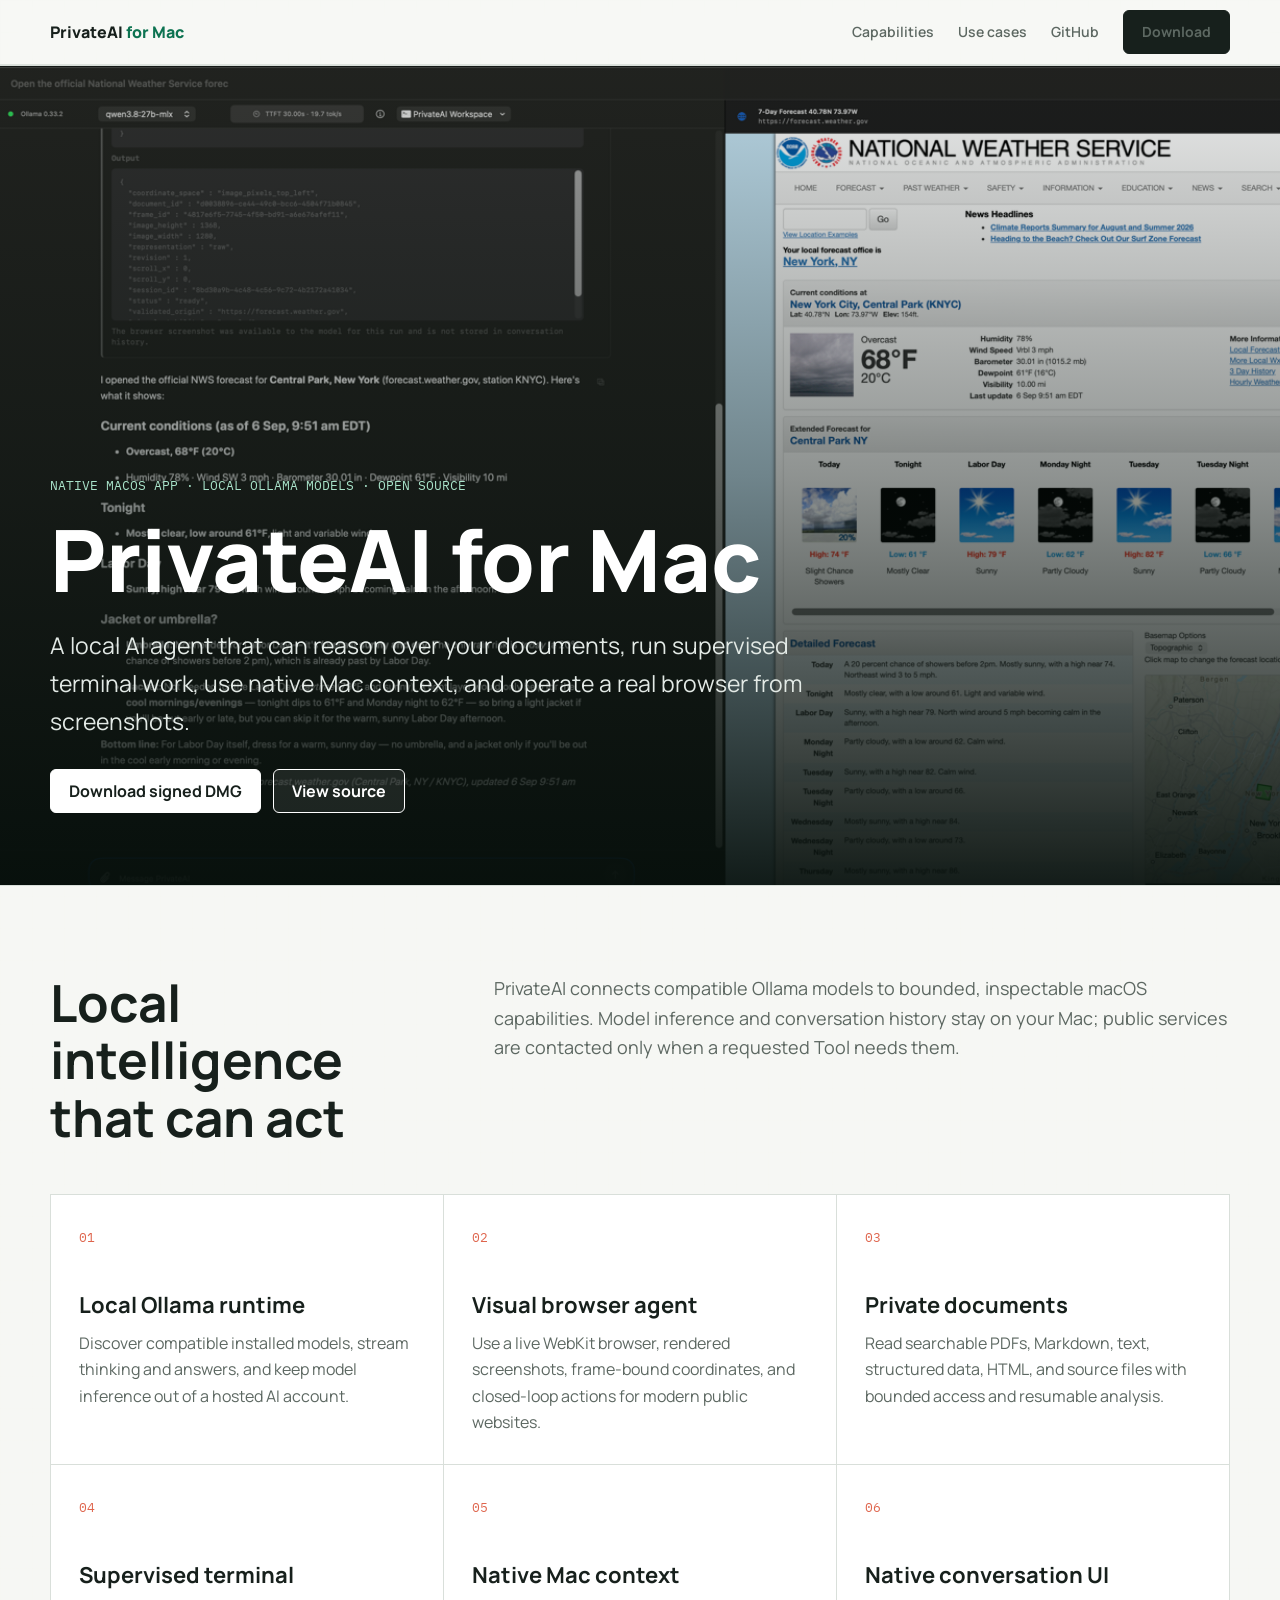
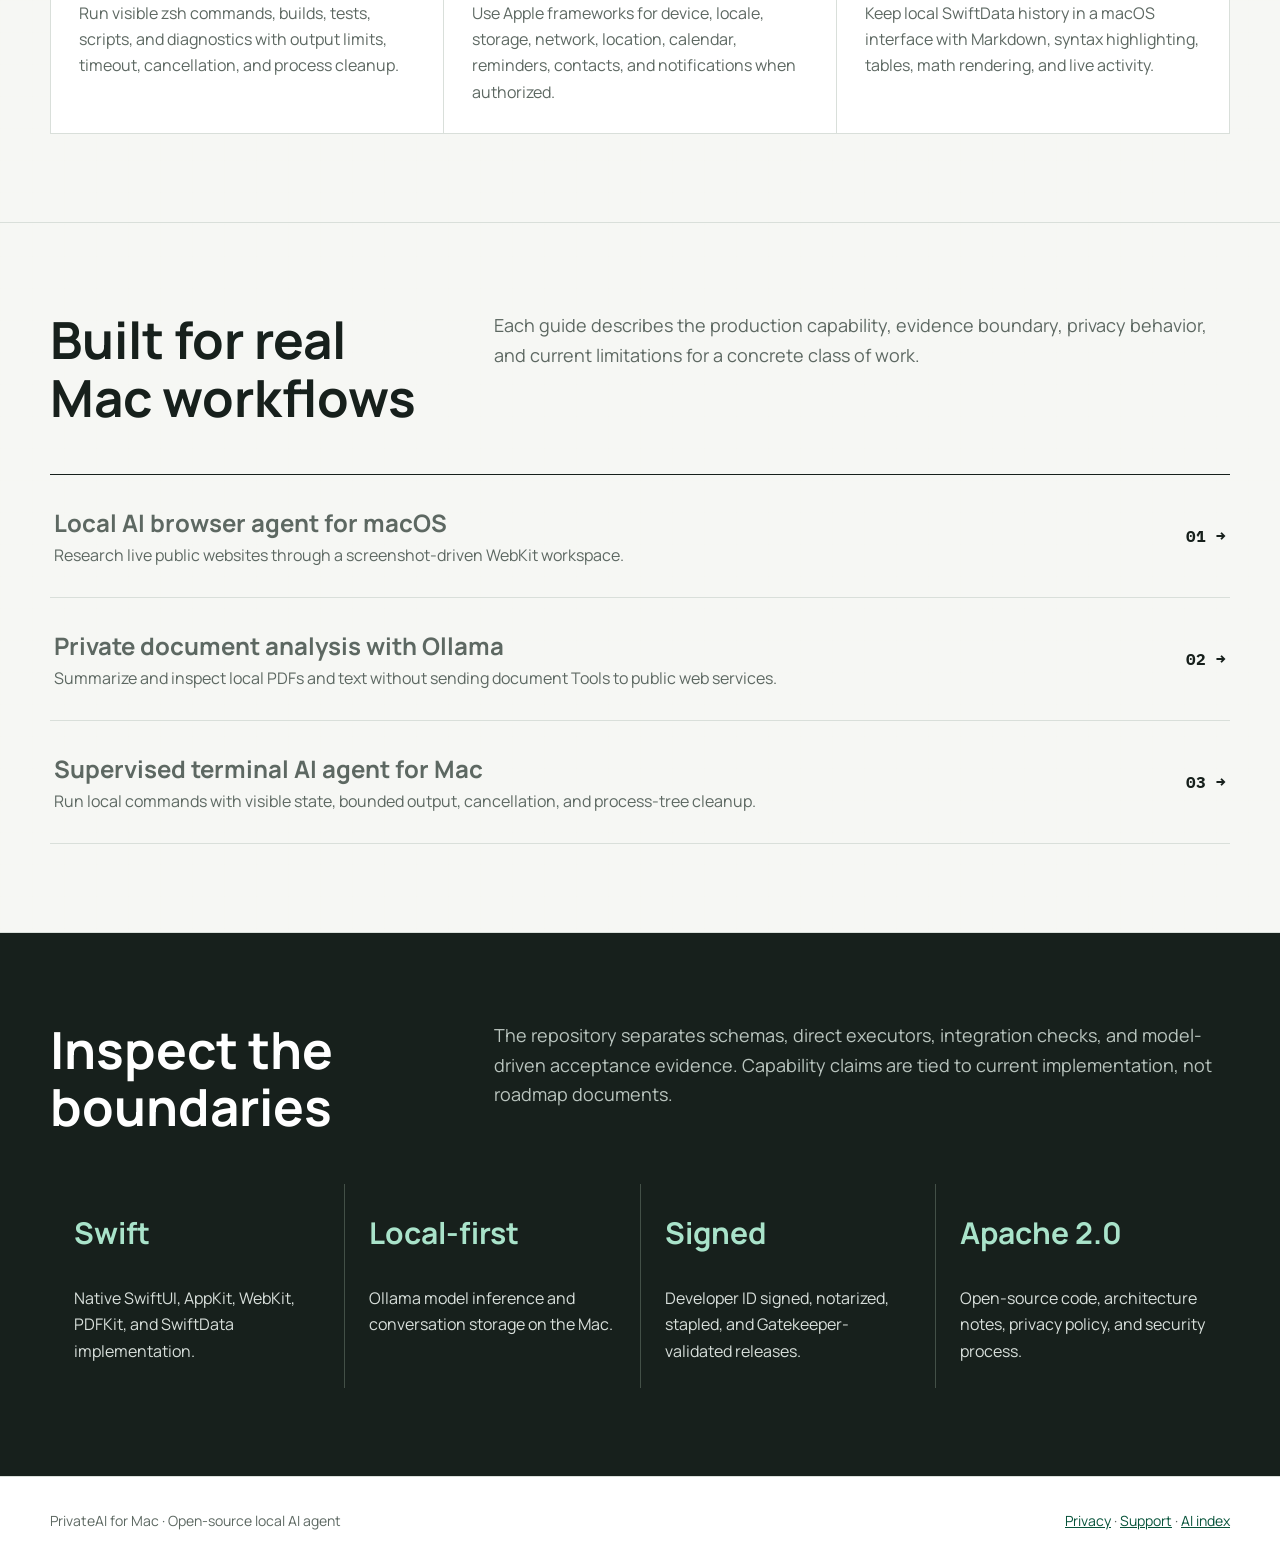
==== docs/index.html @ 4d331cf4 "docs: launch PrivateAI for Mac site [skip ci]" ====
<!doctype html>
<html lang="en">
<head>
  <meta charset="utf-8">
  <meta name="viewport" content="width=device-width, initial-scale=1">
  <title>PrivateAI for Mac — Local AI Agent powered by Ollama</title>
  <meta name="description" content="PrivateAI for Mac is an open-source native macOS AI agent for local Ollama models, private document analysis, supervised terminal work, and visual browser computer use.">
  <meta name="keywords" content="PrivateAI for Mac, local AI agent, macOS AI assistant, Ollama Mac app, on-device AI, private AI, local LLM, browser computer use, document analysis">
  <link rel="canonical" href="https://jacobjiangwei.github.io/PrivateAI-for-Mac/">
  <link rel="stylesheet" href="styles.css">
  <meta property="og:type" content="website">
  <meta property="og:title" content="PrivateAI for Mac — Local AI Agent powered by Ollama">
  <meta property="og:description" content="A native macOS agent for local Ollama models, documents, supervised terminal work, native Mac context, and visual browser tasks.">
  <meta property="og:url" content="https://jacobjiangwei.github.io/PrivateAI-for-Mac/">
  <meta property="og:image" content="https://jacobjiangwei.github.io/PrivateAI-for-Mac/images/privateai-browser-workspace.png">
  <meta name="twitter:card" content="summary_large_image">
  <script type="application/ld+json">
  {
    "@context": "https://schema.org",
    "@type": "SoftwareApplication",
    "name": "PrivateAI for Mac",
    "alternateName": "PrivateAI",
    "applicationCategory": "UtilitiesApplication",
    "operatingSystem": "macOS",
    "description": "Open-source native macOS AI agent for local Ollama models, private document analysis, supervised terminal work, native Mac context, and screenshot-driven browser computer use.",
    "url": "https://jacobjiangwei.github.io/PrivateAI-for-Mac/",
    "downloadUrl": "https://github.com/jacobjiangwei/PrivateAI-for-Mac/releases/latest",
    "softwareHelp": "https://github.com/jacobjiangwei/PrivateAI-for-Mac/blob/main/docs/support.md",
    "license": "https://www.apache.org/licenses/LICENSE-2.0",
    "codeRepository": "https://github.com/jacobjiangwei/PrivateAI-for-Mac",
    "image": "https://jacobjiangwei.github.io/PrivateAI-for-Mac/images/privateai-browser-workspace.png",
    "offers": {"@type": "Offer", "price": "0", "priceCurrency": "USD"}
  }
  </script>
</head>
<body>
  <header class="site-header">
    <nav class="nav" aria-label="Primary navigation">
      <a class="brand" href="./">PrivateAI <span>for Mac</span></a>
      <div class="nav-links">
        <a href="#capabilities">Capabilities</a>
        <a href="#use-cases">Use cases</a>
        <a href="https://github.com/jacobjiangwei/PrivateAI-for-Mac">GitHub</a>
        <a class="button" href="https://github.com/jacobjiangwei/PrivateAI-for-Mac/releases/latest">Download</a>
      </div>
    </nav>
  </header>

  <main>
    <section class="hero" aria-labelledby="hero-title">
      <img class="hero-image" src="images/privateai-browser-workspace.png" alt="PrivateAI for Mac answering a Central Park weather question using the National Weather Service website">
      <div class="hero-content">
        <p class="eyebrow">Native macOS app · Local Ollama models · Open source</p>
        <h1 id="hero-title">PrivateAI for Mac</h1>
        <p class="hero-copy">A local AI agent that can reason over your documents, run supervised terminal work, use native Mac context, and operate a real browser from screenshots.</p>
        <div class="actions">
          <a class="button" href="https://github.com/jacobjiangwei/PrivateAI-for-Mac/releases/latest">Download signed DMG</a>
          <a class="button secondary" href="https://github.com/jacobjiangwei/PrivateAI-for-Mac">View source</a>
        </div>
      </div>
    </section>

    <section id="capabilities">
      <div class="section-inner">
        <div class="section-heading">
          <h2>Local intelligence that can act</h2>
          <p>PrivateAI connects compatible Ollama models to bounded, inspectable macOS capabilities. Model inference and conversation history stay on your Mac; public services are contacted only when a requested Tool needs them.</p>
        </div>
        <div class="capabilities">
          <article class="capability"><span class="number">01</span><h3>Local Ollama runtime</h3><p>Discover compatible installed models, stream thinking and answers, and keep model inference out of a hosted AI account.</p></article>
          <article class="capability"><span class="number">02</span><h3>Visual browser agent</h3><p>Use a live WebKit browser, rendered screenshots, frame-bound coordinates, and closed-loop actions for modern public websites.</p></article>
          <article class="capability"><span class="number">03</span><h3>Private documents</h3><p>Read searchable PDFs, Markdown, text, structured data, HTML, and source files with bounded access and resumable analysis.</p></article>
          <article class="capability"><span class="number">04</span><h3>Supervised terminal</h3><p>Run visible zsh commands, builds, tests, scripts, and diagnostics with output limits, timeout, cancellation, and process cleanup.</p></article>
          <article class="capability"><span class="number">05</span><h3>Native Mac context</h3><p>Use Apple frameworks for device, locale, storage, network, location, calendar, reminders, contacts, and notifications when authorized.</p></article>
          <article class="capability"><span class="number">06</span><h3>Native conversation UI</h3><p>Keep local SwiftData history in a macOS interface with Markdown, syntax highlighting, tables, math rendering, and live activity.</p></article>
        </div>
      </div>
    </section>

    <section id="use-cases">
      <div class="section-inner">
        <div class="section-heading">
          <h2>Built for real Mac workflows</h2>
          <p>Each guide describes the production capability, evidence boundary, privacy behavior, and current limitations for a concrete class of work.</p>
        </div>
        <div class="use-case-list">
          <a class="use-case-link" href="use-cases/local-ai-browser-agent.html"><span><strong>Local AI browser agent for macOS</strong>Research live public websites through a screenshot-driven WebKit workspace.</span><b>01 →</b></a>
          <a class="use-case-link" href="use-cases/private-document-analysis.html"><span><strong>Private document analysis with Ollama</strong>Summarize and inspect local PDFs and text without sending document Tools to public web services.</span><b>02 →</b></a>
          <a class="use-case-link" href="use-cases/supervised-terminal-agent.html"><span><strong>Supervised terminal AI agent for Mac</strong>Run local commands with visible state, bounded output, cancellation, and process-tree cleanup.</span><b>03 →</b></a>
        </div>
      </div>
    </section>

    <section class="proof">
      <div class="section-inner">
        <div class="section-heading">
          <h2>Inspect the boundaries</h2>
          <p>The repository separates schemas, direct executors, integration checks, and model-driven acceptance evidence. Capability claims are tied to current implementation, not roadmap documents.</p>
        </div>
        <div class="fact-grid">
          <div class="fact"><strong>Swift</strong><span>Native SwiftUI, AppKit, WebKit, PDFKit, and SwiftData implementation.</span></div>
          <div class="fact"><strong>Local-first</strong><span>Ollama model inference and conversation storage on the Mac.</span></div>
          <div class="fact"><strong>Signed</strong><span>Developer ID signed, notarized, stapled, and Gatekeeper-validated releases.</span></div>
          <div class="fact"><strong>Apache 2.0</strong><span>Open-source code, architecture notes, privacy policy, and security process.</span></div>
        </div>
      </div>
    </section>
  </main>

  <footer>
    <div class="footer-inner">
      <span>PrivateAI for Mac · Open-source local AI agent</span>
      <span><a href="privacy-policy.html">Privacy</a> · <a href="support.html">Support</a> · <a href="llms.txt">AI index</a></span>
    </div>
  </footer>
</body>
</html>
---- docs/styles.css ----
@import url('https://fonts.googleapis.com/css2?family=IBM+Plex+Mono:wght@500&family=Manrope:wght@400;500;600;700;800&display=swap');

:root {
  color-scheme: light;
  --ink: #17201c;
  --muted: #5d6862;
  --paper: #f7f8f5;
  --surface: #ffffff;
  --line: #d9dfda;
  --green: #0d7351;
  --green-dark: #07533a;
  --coral: #df654d;
  --blue: #315f8f;
  --shadow: 0 18px 55px rgb(23 32 28 / 12%);
  font-family: 'Manrope', sans-serif;
  font-synthesis: none;
}

* { box-sizing: border-box; }

html { scroll-behavior: smooth; }

body {
  margin: 0;
  color: var(--ink);
  background:
    linear-gradient(rgb(23 32 28 / 4%) 1px, transparent 1px),
    linear-gradient(90deg, rgb(23 32 28 / 4%) 1px, transparent 1px),
    var(--paper);
  background-size: 32px 32px;
  line-height: 1.65;
}

a { color: var(--green-dark); }

a:hover { color: var(--coral); }

.site-header {
  position: sticky;
  top: 0;
  z-index: 10;
  border-bottom: 1px solid rgb(217 223 218 / 85%);
  background: rgb(247 248 245 / 92%);
  backdrop-filter: blur(16px);
}

.nav {
  width: min(1180px, calc(100% - 40px));
  min-height: 64px;
  margin: 0 auto;
  display: flex;
  align-items: center;
  justify-content: space-between;
  gap: 24px;
}

.brand {
  color: var(--ink);
  font-weight: 800;
  text-decoration: none;
}

.brand span { color: var(--green); }

.nav-links {
  display: flex;
  align-items: center;
  gap: 24px;
  font-size: 14px;
  font-weight: 600;
}

.nav-links a { color: var(--muted); text-decoration: none; }

.button {
  display: inline-flex;
  min-height: 44px;
  align-items: center;
  justify-content: center;
  padding: 0 18px;
  border: 1px solid var(--ink);
  border-radius: 6px;
  color: #fff;
  background: var(--ink);
  font-weight: 700;
  text-decoration: none;
}

.button:hover { color: #fff; background: var(--green-dark); }

.button.secondary { color: var(--ink); background: transparent; }
.button.secondary:hover { color: var(--green-dark); border-color: var(--green-dark); }

.hero {
  position: relative;
  min-height: min(820px, calc(100vh - 64px));
  display: grid;
  align-items: end;
  overflow: hidden;
  background: #101512;
}

.hero::after {
  content: '';
  position: absolute;
  inset: 0;
  background: linear-gradient(0deg, rgb(6 15 11 / 94%) 0%, rgb(6 15 11 / 45%) 50%, rgb(6 15 11 / 8%) 100%);
  pointer-events: none;
}

.hero-image {
  position: absolute;
  inset: 0;
  width: 100%;
  height: 100%;
  object-fit: cover;
  object-position: center top;
}

.hero-content {
  position: relative;
  z-index: 1;
  width: min(1180px, calc(100% - 40px));
  margin: 0 auto;
  padding: 80px 0 72px;
  color: #fff;
}

.eyebrow {
  margin: 0 0 14px;
  color: #a9e3ca;
  font-family: 'IBM Plex Mono', monospace;
  font-size: 13px;
  text-transform: uppercase;
}

h1, h2, h3 { margin-top: 0; line-height: 1.12; letter-spacing: 0; }

h1 {
  max-width: 880px;
  margin-bottom: 20px;
  font-size: clamp(42px, 7vw, 86px);
  font-weight: 800;
}

.hero-copy {
  max-width: 760px;
  margin: 0 0 28px;
  color: #e2e9e5;
  font-size: clamp(18px, 2vw, 23px);
}

.actions { display: flex; flex-wrap: wrap; gap: 12px; }
.hero .button { border-color: #fff; background: #fff; color: var(--ink); }
.hero .button.secondary { color: #fff; background: rgb(255 255 255 / 8%); }

main section { border-top: 1px solid var(--line); background: rgb(247 248 245 / 92%); }

.section-inner {
  width: min(1180px, calc(100% - 40px));
  margin: 0 auto;
  padding: 88px 0;
}

.section-heading {
  display: grid;
  grid-template-columns: minmax(240px, .7fr) minmax(300px, 1.3fr);
  gap: 48px;
  margin-bottom: 48px;
}

.section-heading h2 { margin-bottom: 0; font-size: clamp(32px, 4vw, 54px); }
.section-heading p { margin: 0; color: var(--muted); font-size: 18px; }

.capabilities {
  display: grid;
  grid-template-columns: repeat(3, 1fr);
  border-top: 1px solid var(--line);
  border-left: 1px solid var(--line);
}

.capability {
  min-height: 250px;
  padding: 28px;
  border-right: 1px solid var(--line);
  border-bottom: 1px solid var(--line);
  background: var(--surface);
}

.capability .number {
  color: var(--coral);
  font-family: 'IBM Plex Mono', monospace;
  font-size: 13px;
}

.capability h3 { margin: 44px 0 12px; font-size: 22px; }
.capability p { margin: 0; color: var(--muted); }

.use-case-list { border-top: 1px solid var(--ink); }

.use-case-link {
  display: grid;
  grid-template-columns: 1fr auto;
  gap: 24px;
  align-items: center;
  padding: 28px 4px;
  border-bottom: 1px solid var(--line);
  color: var(--ink);
  text-decoration: none;
}

.use-case-link:hover { color: var(--green-dark); }
.use-case-link strong { display: block; font-size: 24px; }
.use-case-link span { color: var(--muted); }
.use-case-link b { font-family: 'IBM Plex Mono', monospace; }

.proof {
  background: var(--ink);
  color: #fff;
}

.proof .section-heading p { color: #b9c4be; }

.fact-grid {
  display: grid;
  grid-template-columns: repeat(4, 1fr);
  gap: 1px;
  background: #435047;
}

.fact { min-height: 180px; padding: 24px; background: var(--ink); }
.fact strong { display: block; margin-bottom: 28px; color: #a9e3ca; font-size: 30px; }
.fact span { color: #d8dfdb; }

.article-header,
.article-body {
  width: min(850px, calc(100% - 40px));
  margin: 0 auto;
}

.article-header { padding: 96px 0 56px; }
.article-header h1 { margin-bottom: 20px; font-size: clamp(40px, 6vw, 72px); }
.article-header .lede { color: var(--muted); font-size: 21px; }
.article-body { padding: 0 0 96px; }
.article-body h2 { margin-top: 56px; font-size: 32px; }
.article-body h3 { margin-top: 34px; font-size: 23px; }
.article-body p, .article-body li { font-size: 17px; }
.article-body li { margin-bottom: 10px; }
.article-body .note { padding: 20px 24px; border-left: 4px solid var(--coral); background: #fff; }

footer { border-top: 1px solid var(--line); background: #fff; }
.footer-inner {
  width: min(1180px, calc(100% - 40px));
  margin: 0 auto;
  padding: 32px 0;
  display: flex;
  justify-content: space-between;
  gap: 24px;
  color: var(--muted);
  font-size: 14px;
}

@media (max-width: 800px) {
  .nav-links a:not(.button) { display: none; }
  .hero { min-height: 720px; }
  .hero-image { object-position: 62% top; }
  .hero-content { padding-bottom: 48px; }
  .section-heading { grid-template-columns: 1fr; gap: 16px; }
  .capabilities { grid-template-columns: 1fr; }
  .fact-grid { grid-template-columns: repeat(2, 1fr); }
  .footer-inner { flex-direction: column; }
}

@media (max-width: 480px) {
  .nav { width: min(100% - 24px, 1180px); }
  .brand { max-width: 132px; line-height: 1.15; }
  .nav .button { min-height: 40px; padding: 0 14px; }
  .section-inner, .hero-content, .article-header, .article-body { width: min(100% - 28px, 1180px); }
  .hero { min-height: min(570px, calc(100svh - 104px)); }
  .hero-image { object-position: 58% top; }
  .hero-content { padding: 36px 0 30px; }
  .eyebrow { margin-bottom: 10px; font-size: 11px; line-height: 1.4; }
  h1 { margin-bottom: 14px; font-size: 38px; }
  .hero-copy { margin-bottom: 20px; font-size: 16px; line-height: 1.5; }
  .hero .actions { gap: 8px; }
  .hero .button { min-height: 40px; padding: 0 13px; font-size: 13px; }
  .section-inner { padding: 64px 0; }
  .fact-grid { grid-template-columns: 1fr; }
}
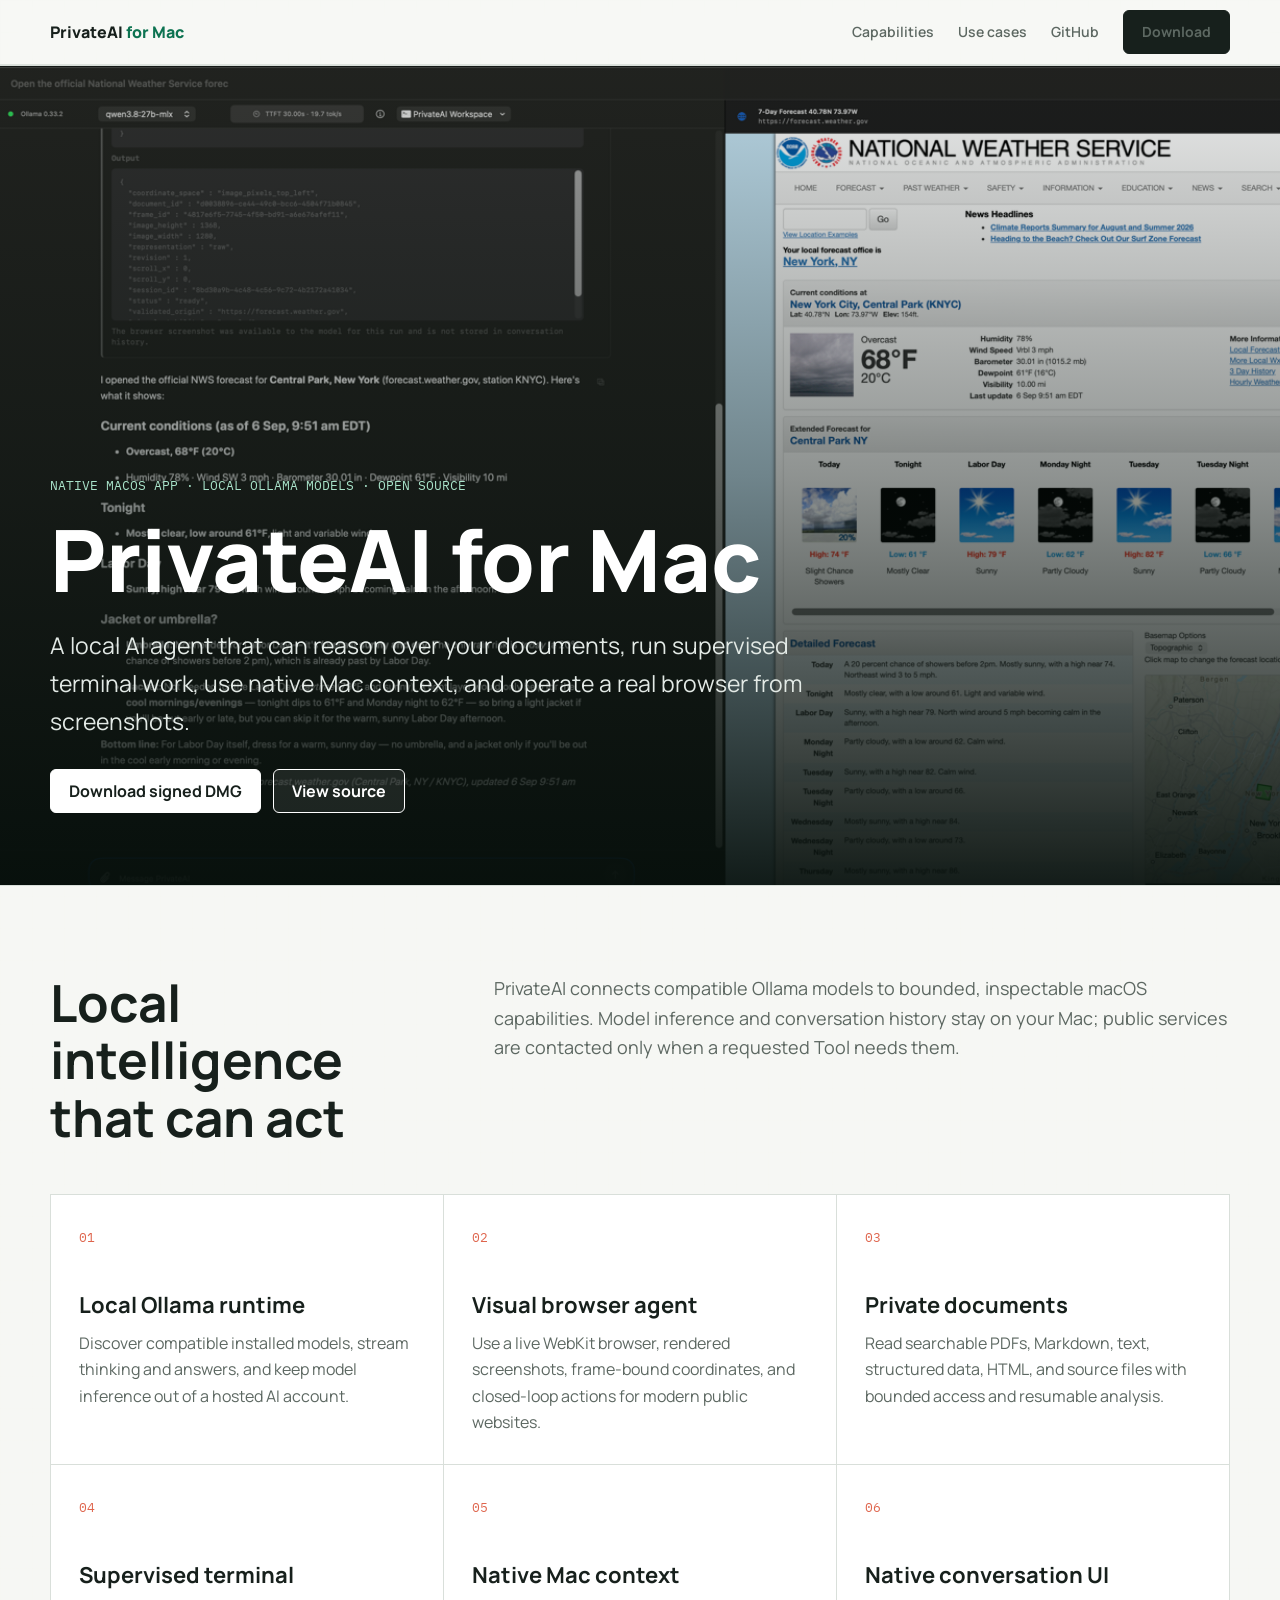
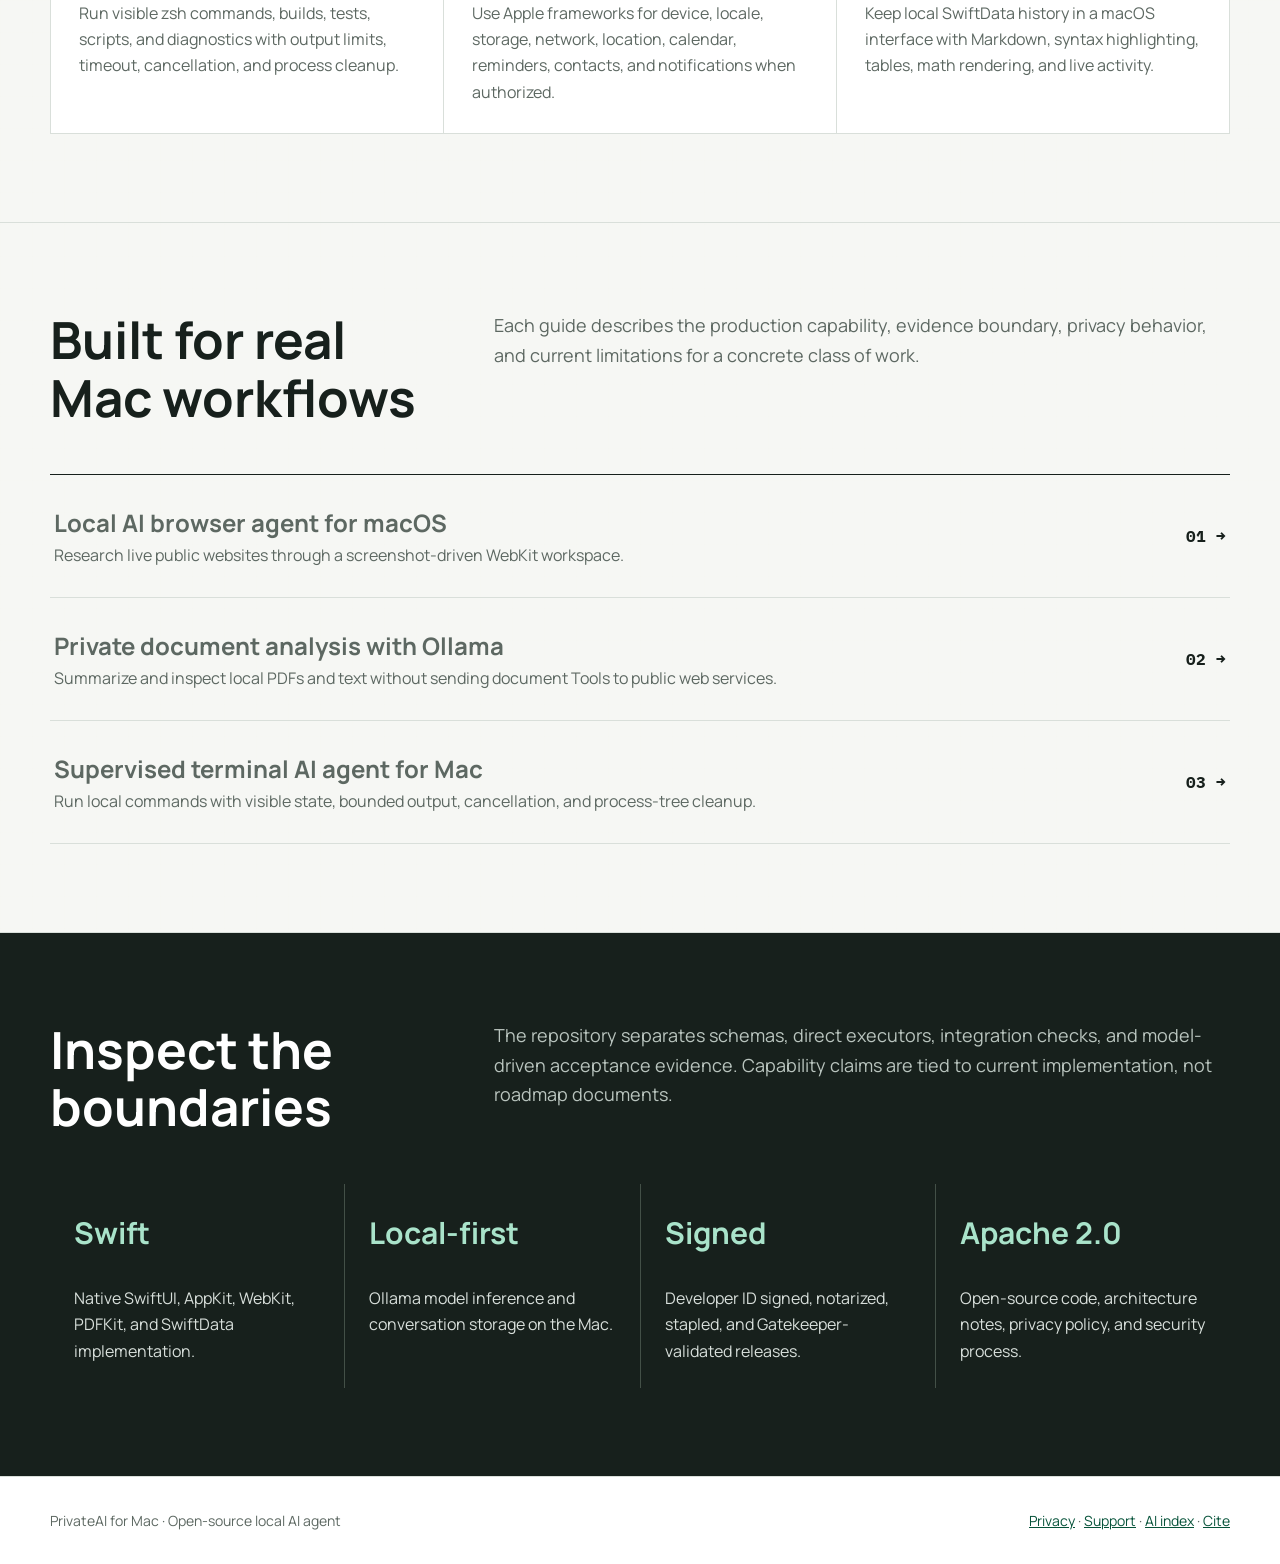
==== commit 6cfd2263: "docs: add product discovery metadata [skip ci]" ====
--- a/docs/index.html
+++ b/docs/index.html
@@ -7,6 +7,7 @@
   <meta name="description" content="PrivateAI for Mac is an open-source native macOS AI agent for local Ollama models, private document analysis, supervised terminal work, and visual browser computer use.">
   <meta name="keywords" content="PrivateAI for Mac, local AI agent, macOS AI assistant, Ollama Mac app, on-device AI, private AI, local LLM, browser computer use, document analysis">
   <link rel="canonical" href="https://jacobjiangwei.github.io/PrivateAI-for-Mac/">
+  <link rel="icon" href="favicon.png" type="image/png">
   <link rel="stylesheet" href="styles.css">
   <meta property="og:type" content="website">
   <meta property="og:title" content="PrivateAI for Mac — Local AI Agent powered by Ollama">
@@ -110,7 +111,7 @@
   <footer>
     <div class="footer-inner">
       <span>PrivateAI for Mac · Open-source local AI agent</span>
-      <span><a href="privacy-policy.html">Privacy</a> · <a href="support.html">Support</a> · <a href="llms.txt">AI index</a></span>
+      <span><a href="privacy-policy.html">Privacy</a> · <a href="support.html">Support</a> · <a href="llms.txt">AI index</a> · <a href="https://github.com/jacobjiangwei/PrivateAI-for-Mac/blob/main/CITATION.cff">Cite</a></span>
     </div>
   </footer>
 </body>
